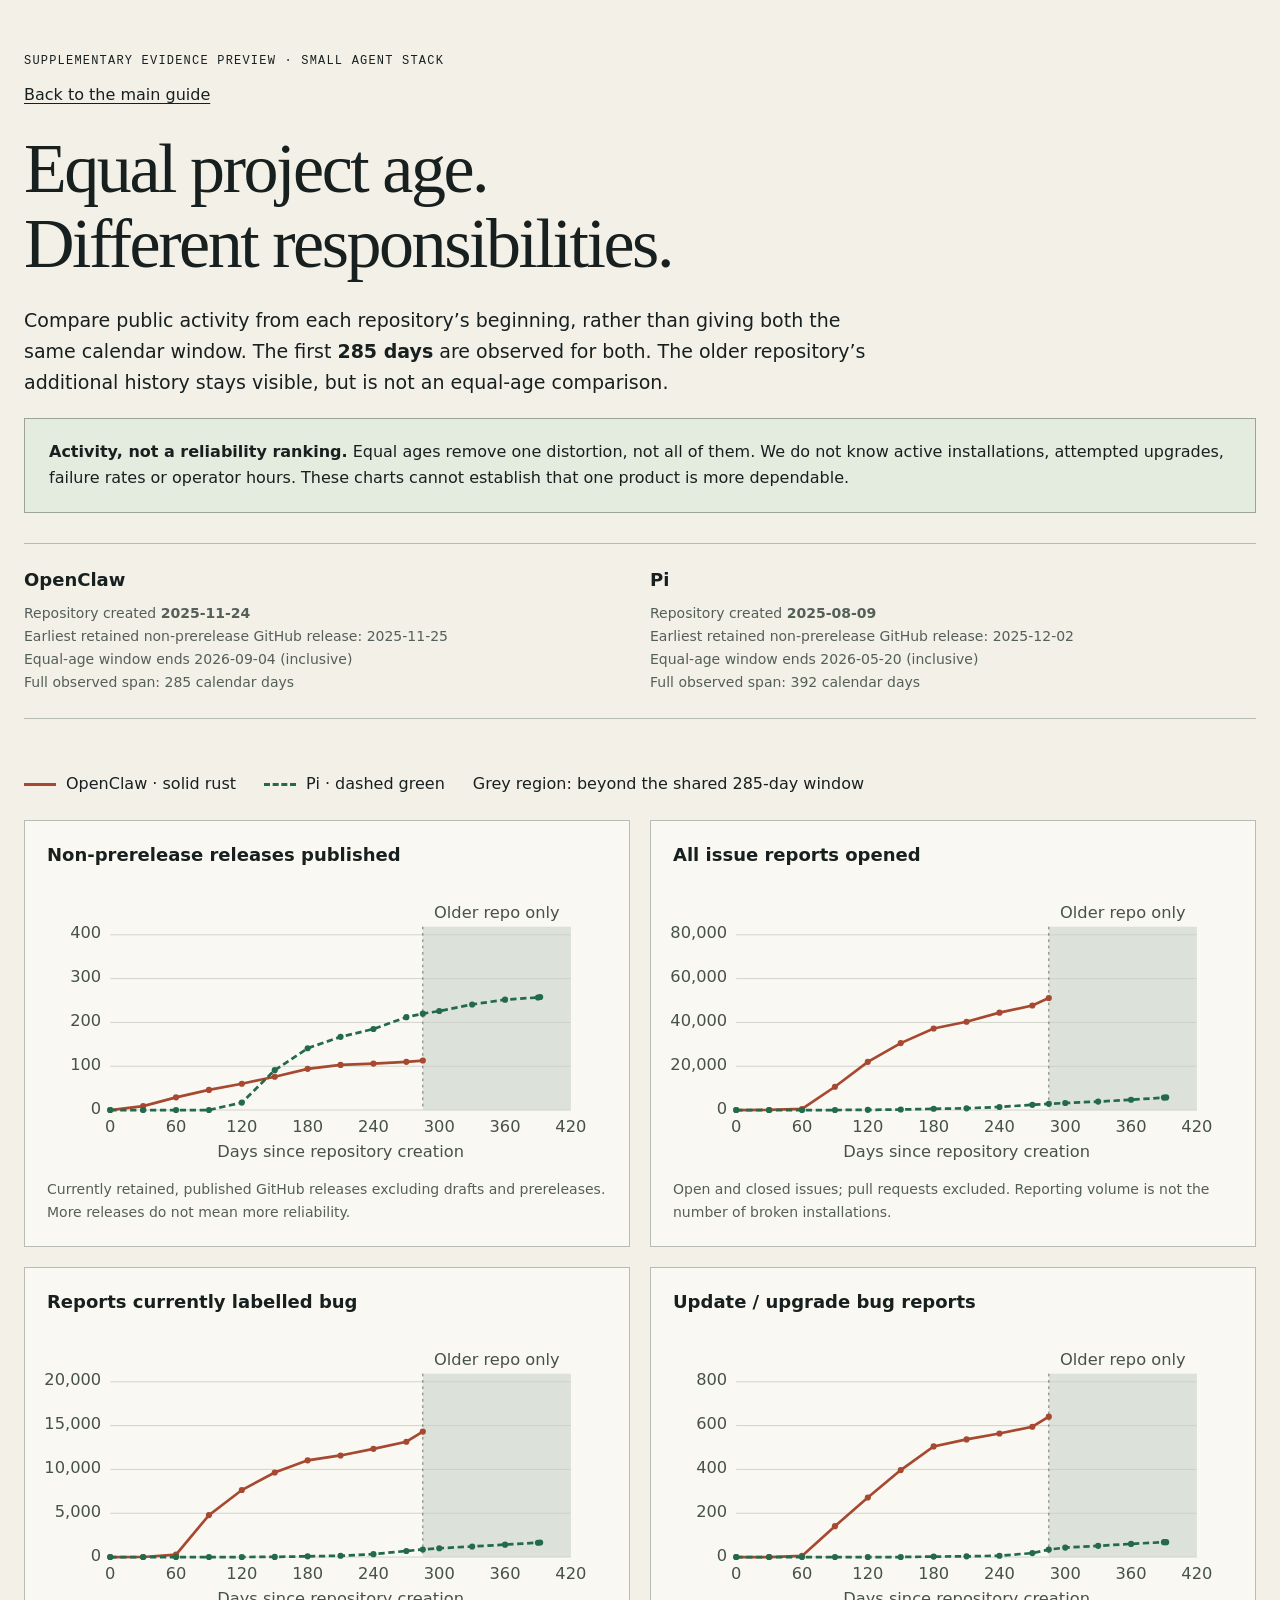
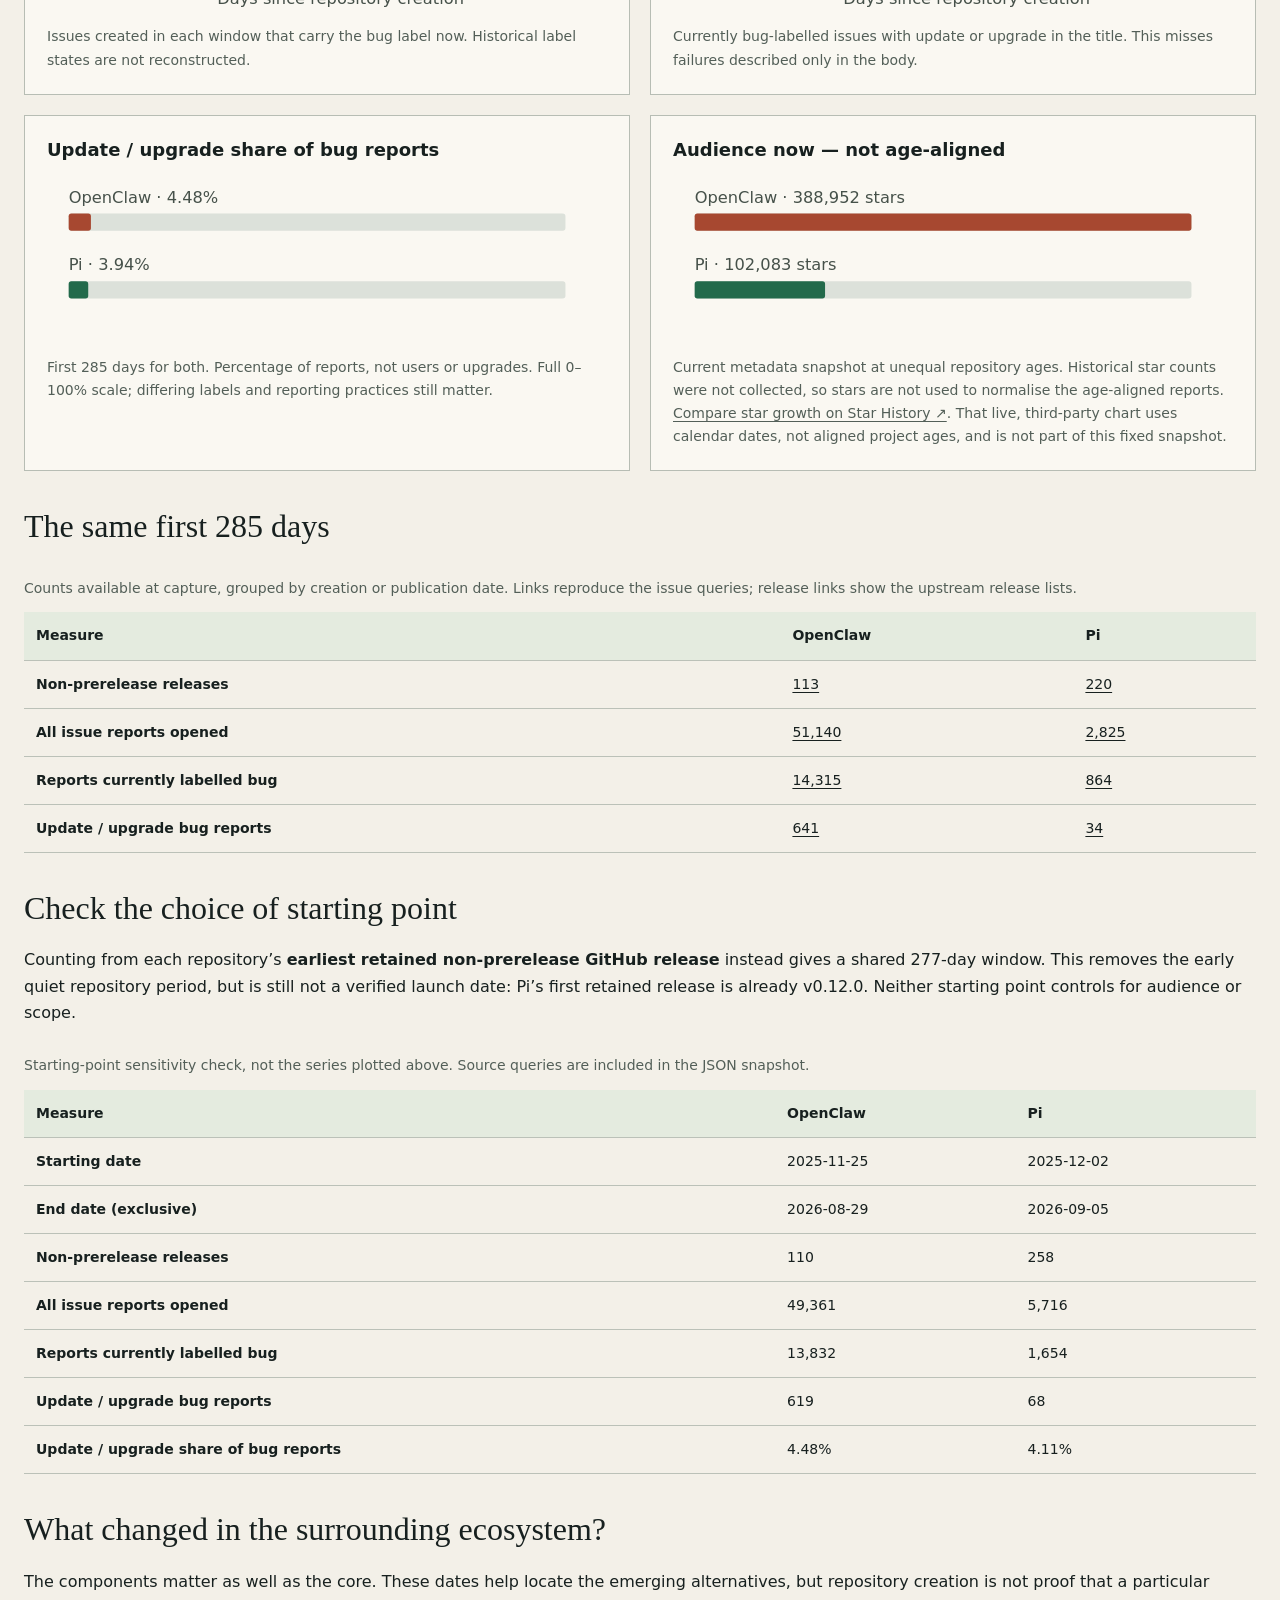
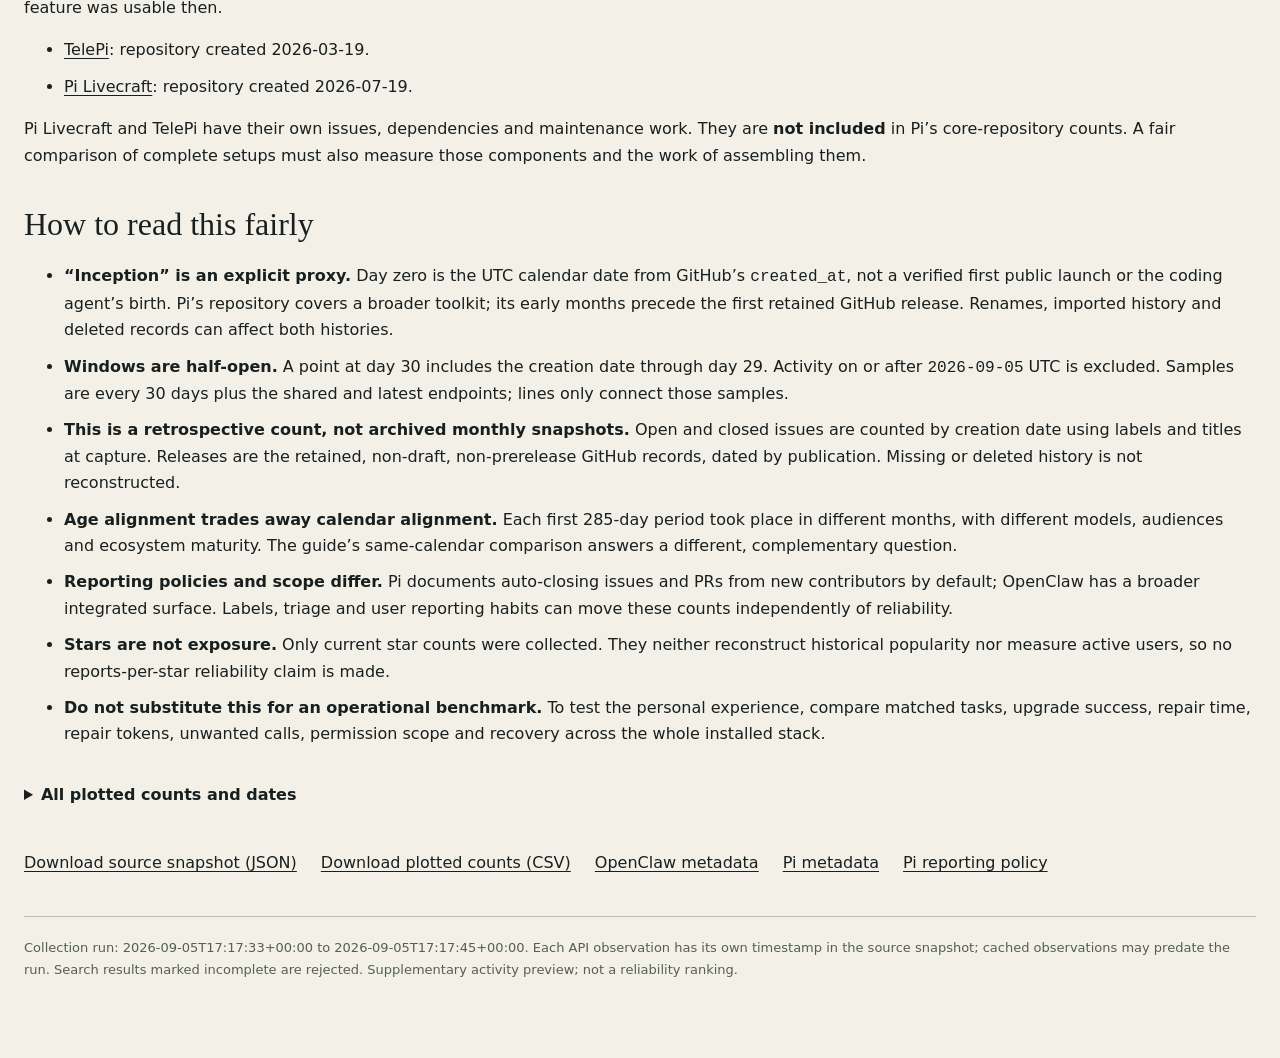
==== drafts/evidence.html @ 5d98fb00 "Add research on reliability, Pi history, and human agency" ====
<!doctype html>
<html lang="en"><head><meta charset="utf-8"><meta name="viewport" content="width=device-width,initial-scale=1"><meta name="robots" content="noindex"><title>Evidence preview — The Small Agent Stack</title><style>
:root { color-scheme: light; --paper:#f3f0e8; --ink:#17201f; --muted:#535f58; }
* { box-sizing:border-box; } body { margin:0; background:var(--paper); color:var(--ink); font:16px/1.65 system-ui,sans-serif; }
main { max-width:1280px; margin:auto; padding:40px 24px 80px; } a { color:inherit; text-underline-offset:3px; }
.kicker { font:12px/1.5 ui-monospace,monospace; text-transform:uppercase; letter-spacing:.1em; }
h1 { font:clamp(36px,6vw,70px)/1.06 Georgia,serif; letter-spacing:-.035em; max-width:1000px; margin:24px 0; }
h2 { font:32px/1.2 Georgia,serif; margin:36px 0 20px; } h3 { font-size:18px; line-height:1.35; margin:0 0 10px; }
.intro { max-width:850px; font-size:19px; } .note { padding:20px 24px; border:1px solid #9aa499; background:#e4ebdf; }
.legend { display:flex; flex-wrap:wrap; gap:16px 28px; padding:22px 0; } .legend span { display:flex; align-items:center; gap:10px; }
.swatch { display:inline-block; width:32px; border-top:3px solid #a74830; } .swatch.pi { border-color:#226a4b; border-top-style:dashed; }
.grid,.dates { display:grid; grid-template-columns:repeat(2,minmax(0,1fr)); gap:20px; }
.dates { margin:30px 0; padding:24px 0; border-top:1px solid #b7bdb4; border-bottom:1px solid #b7bdb4; }
.dates p,figcaption { color:var(--muted); font-size:14px; margin:0; }
figure { margin:0; min-width:0; padding:22px; border:1px solid #b7bdb4; background:#faf8f2; }
svg { display:block; width:100%; height:auto; overflow:visible; } svg text { font:18px system-ui,sans-serif; fill:#46514a; }
figcaption { margin-top:12px; } .table-scroll { max-width:100%; overflow-x:auto; }
table { width:100%; border-collapse:collapse; text-align:left; font-size:14px; }
caption { text-align:left; margin:12px 0; color:var(--muted); } th,td { padding:12px; border-bottom:1px solid #bbc1b8; white-space:nowrap; }
tbody th { white-space:normal; } thead { background:#e4ebdf; } summary { cursor:pointer; font-weight:650; padding:18px 0; }
li { margin:10px 0; } .links { display:flex; flex-wrap:wrap; gap:12px 24px; margin:24px 0; }
footer { margin-top:40px; padding-top:20px; border-top:1px solid #b7bdb4; color:var(--muted); font-size:13px; }
:focus-visible { outline:3px solid #226a4b; outline-offset:4px; }
@media(max-width:760px) { .grid,.dates { grid-template-columns:1fr; } main { padding:24px 14px 60px; } figure { padding:16px 10px; } }
@media print { details > * { display:block; } figure { break-inside:avoid; } }
</style></head>
<body><main>
<header><p class="kicker">Supplementary evidence preview · Small Agent Stack</p><a href="../index.html#evidence">Back to the main guide</a>
<h1>Equal project age.<br>Different responsibilities.</h1>
<p class="intro">Compare public activity from each repository’s beginning, rather than giving both the same calendar window. The first <strong>285 days</strong> are observed for both. The older repository’s additional history stays visible, but is not an equal-age comparison.</p></header>
<p class="note"><strong>Activity, not a reliability ranking.</strong> Equal ages remove one distortion, not all of them. We do not know active installations, attempted upgrades, failure rates or operator hours. These charts cannot establish that one product is more dependable.</p>
<div class="dates"><div><h3>OpenClaw</h3><p>Repository created <strong>2025-11-24</strong><br>Earliest retained non-prerelease GitHub release: 2025-11-25<br>Equal-age window ends 2026-09-04 (inclusive)<br>Full observed span: 285 calendar days</p></div><div><h3>Pi</h3><p>Repository created <strong>2025-08-09</strong><br>Earliest retained non-prerelease GitHub release: 2025-12-02<br>Equal-age window ends 2026-05-20 (inclusive)<br>Full observed span: 392 calendar days</p></div></div>
<div class="legend" aria-label="Chart legend"><span><i class="swatch" aria-hidden="true"></i>OpenClaw · solid rust</span><span><i class="swatch pi" aria-hidden="true"></i>Pi · dashed green</span><span>Grey region: beyond the shared 285-day window</span></div>
<div class="grid"><figure><h3>Non-prerelease releases published</h3><svg viewBox="0 0 620 320" role="img" aria-labelledby="releases-title releases-desc">
<title id="releases-title">Non-prerelease releases published</title>
<desc id="releases-desc">Cumulative counts since repository creation, on a shared linear scale starting at zero. Both projects have observations through day 285. The shaded region has only the older repository’s observations. Exact values and dates are in the data table below.</desc>
<rect x="416.07" y="55" width="163.93" height="203" fill="#dce1da"/>
<text x="498.04" y="45" text-anchor="middle" font-size="12">Older repo only</text>
<line x1="70" y1="258.00" x2="580" y2="258.00" stroke="#cbd0c8"/>
<text x="60" y="262.00" text-anchor="end">0</text>
<line x1="70" y1="209.50" x2="580" y2="209.50" stroke="#cbd0c8"/>
<text x="60" y="213.50" text-anchor="end">100</text>
<line x1="70" y1="161.00" x2="580" y2="161.00" stroke="#cbd0c8"/>
<text x="60" y="165.00" text-anchor="end">200</text>
<line x1="70" y1="112.50" x2="580" y2="112.50" stroke="#cbd0c8"/>
<text x="60" y="116.50" text-anchor="end">300</text>
<line x1="70" y1="64.00" x2="580" y2="64.00" stroke="#cbd0c8"/>
<text x="60" y="68.00" text-anchor="end">400</text>
<text x="70.00" y="282" text-anchor="middle">0</text>
<text x="142.86" y="282" text-anchor="middle">60</text>
<text x="215.71" y="282" text-anchor="middle">120</text>
<text x="288.57" y="282" text-anchor="middle">180</text>
<text x="361.43" y="282" text-anchor="middle">240</text>
<text x="434.29" y="282" text-anchor="middle">300</text>
<text x="507.14" y="282" text-anchor="middle">360</text>
<text x="580.00" y="282" text-anchor="middle">420</text>
<line x1="416.07" y1="55" x2="416.07" y2="258" stroke="#626a66" stroke-dasharray="3 4"/>
<text x="325" y="310" text-anchor="middle">Days since repository creation</text>
<polyline points="70.00,258.00 106.43,253.63 142.86,243.94 179.29,235.69 215.71,228.90 252.14,221.14 288.57,212.41 325.00,208.05 361.43,206.59 397.86,204.65 416.07,203.19" fill="none" stroke="#a74830" stroke-width="3"/>
<circle cx="70.00" cy="258.00" r="3.4" fill="#a74830"><title>OpenClaw, day 0: 0; through 2025-11-24 exclusive</title></circle>
<circle cx="106.43" cy="253.63" r="3.4" fill="#a74830"><title>OpenClaw, day 30: 9; through 2025-12-24 exclusive</title></circle>
<circle cx="142.86" cy="243.94" r="3.4" fill="#a74830"><title>OpenClaw, day 60: 29; through 2026-01-23 exclusive</title></circle>
<circle cx="179.29" cy="235.69" r="3.4" fill="#a74830"><title>OpenClaw, day 90: 46; through 2026-02-22 exclusive</title></circle>
<circle cx="215.71" cy="228.90" r="3.4" fill="#a74830"><title>OpenClaw, day 120: 60; through 2026-03-24 exclusive</title></circle>
<circle cx="252.14" cy="221.14" r="3.4" fill="#a74830"><title>OpenClaw, day 150: 76; through 2026-04-23 exclusive</title></circle>
<circle cx="288.57" cy="212.41" r="3.4" fill="#a74830"><title>OpenClaw, day 180: 94; through 2026-05-23 exclusive</title></circle>
<circle cx="325.00" cy="208.05" r="3.4" fill="#a74830"><title>OpenClaw, day 210: 103; through 2026-06-22 exclusive</title></circle>
<circle cx="361.43" cy="206.59" r="3.4" fill="#a74830"><title>OpenClaw, day 240: 106; through 2026-07-22 exclusive</title></circle>
<circle cx="397.86" cy="204.65" r="3.4" fill="#a74830"><title>OpenClaw, day 270: 110; through 2026-08-21 exclusive</title></circle>
<circle cx="416.07" cy="203.19" r="3.4" fill="#a74830"><title>OpenClaw, day 285: 113; through 2026-09-05 exclusive</title></circle>
<polyline points="70.00,258.00 106.43,258.00 142.86,258.00 179.29,258.00 215.71,249.75 252.14,213.87 288.57,189.62 325.00,177.00 361.43,168.27 397.86,155.18 416.07,151.30 434.29,148.39 470.71,141.12 507.14,135.78 543.57,133.36 546.00,132.87" fill="none" stroke="#226a4b" stroke-width="3" stroke-dasharray="7 4"/>
<circle cx="70.00" cy="258.00" r="3.4" fill="#226a4b"><title>Pi, day 0: 0; through 2025-08-09 exclusive</title></circle>
<circle cx="106.43" cy="258.00" r="3.4" fill="#226a4b"><title>Pi, day 30: 0; through 2025-09-08 exclusive</title></circle>
<circle cx="142.86" cy="258.00" r="3.4" fill="#226a4b"><title>Pi, day 60: 0; through 2025-10-08 exclusive</title></circle>
<circle cx="179.29" cy="258.00" r="3.4" fill="#226a4b"><title>Pi, day 90: 0; through 2025-11-07 exclusive</title></circle>
<circle cx="215.71" cy="249.75" r="3.4" fill="#226a4b"><title>Pi, day 120: 17; through 2025-12-07 exclusive</title></circle>
<circle cx="252.14" cy="213.87" r="3.4" fill="#226a4b"><title>Pi, day 150: 91; through 2026-01-06 exclusive</title></circle>
<circle cx="288.57" cy="189.62" r="3.4" fill="#226a4b"><title>Pi, day 180: 141; through 2026-02-05 exclusive</title></circle>
<circle cx="325.00" cy="177.00" r="3.4" fill="#226a4b"><title>Pi, day 210: 167; through 2026-03-07 exclusive</title></circle>
<circle cx="361.43" cy="168.27" r="3.4" fill="#226a4b"><title>Pi, day 240: 185; through 2026-04-06 exclusive</title></circle>
<circle cx="397.86" cy="155.18" r="3.4" fill="#226a4b"><title>Pi, day 270: 212; through 2026-05-06 exclusive</title></circle>
<circle cx="416.07" cy="151.30" r="3.4" fill="#226a4b"><title>Pi, day 285: 220; through 2026-05-21 exclusive</title></circle>
<circle cx="434.29" cy="148.39" r="3.4" fill="#226a4b"><title>Pi, day 300: 226; through 2026-06-05 exclusive</title></circle>
<circle cx="470.71" cy="141.12" r="3.4" fill="#226a4b"><title>Pi, day 330: 241; through 2026-07-05 exclusive</title></circle>
<circle cx="507.14" cy="135.78" r="3.4" fill="#226a4b"><title>Pi, day 360: 252; through 2026-08-04 exclusive</title></circle>
<circle cx="543.57" cy="133.36" r="3.4" fill="#226a4b"><title>Pi, day 390: 257; through 2026-09-03 exclusive</title></circle>
<circle cx="546.00" cy="132.87" r="3.4" fill="#226a4b"><title>Pi, day 392: 258; through 2026-09-05 exclusive</title></circle>
</svg><figcaption>Currently retained, published GitHub releases excluding drafts and prereleases. More releases do not mean more reliability.</figcaption></figure><figure><h3>All issue reports opened</h3><svg viewBox="0 0 620 320" role="img" aria-labelledby="issues-title issues-desc">
<title id="issues-title">All issue reports opened</title>
<desc id="issues-desc">Cumulative counts since repository creation, on a shared linear scale starting at zero. Both projects have observations through day 285. The shaded region has only the older repository’s observations. Exact values and dates are in the data table below.</desc>
<rect x="416.07" y="55" width="163.93" height="203" fill="#dce1da"/>
<text x="498.04" y="45" text-anchor="middle" font-size="12">Older repo only</text>
<line x1="70" y1="258.00" x2="580" y2="258.00" stroke="#cbd0c8"/>
<text x="60" y="262.00" text-anchor="end">0</text>
<line x1="70" y1="209.50" x2="580" y2="209.50" stroke="#cbd0c8"/>
<text x="60" y="213.50" text-anchor="end">20,000</text>
<line x1="70" y1="161.00" x2="580" y2="161.00" stroke="#cbd0c8"/>
<text x="60" y="165.00" text-anchor="end">40,000</text>
<line x1="70" y1="112.50" x2="580" y2="112.50" stroke="#cbd0c8"/>
<text x="60" y="116.50" text-anchor="end">60,000</text>
<line x1="70" y1="64.00" x2="580" y2="64.00" stroke="#cbd0c8"/>
<text x="60" y="68.00" text-anchor="end">80,000</text>
<text x="70.00" y="282" text-anchor="middle">0</text>
<text x="142.86" y="282" text-anchor="middle">60</text>
<text x="215.71" y="282" text-anchor="middle">120</text>
<text x="288.57" y="282" text-anchor="middle">180</text>
<text x="361.43" y="282" text-anchor="middle">240</text>
<text x="434.29" y="282" text-anchor="middle">300</text>
<text x="507.14" y="282" text-anchor="middle">360</text>
<text x="580.00" y="282" text-anchor="middle">420</text>
<line x1="416.07" y1="55" x2="416.07" y2="258" stroke="#626a66" stroke-dasharray="3 4"/>
<text x="325" y="310" text-anchor="middle">Days since repository creation</text>
<polyline points="70.00,258.00 106.43,257.93 142.86,256.80 179.29,232.23 215.71,204.62 252.14,183.89 288.57,167.76 325.00,160.26 361.43,150.18 397.86,142.22 416.07,133.99" fill="none" stroke="#a74830" stroke-width="3"/>
<circle cx="70.00" cy="258.00" r="3.4" fill="#a74830"><title>OpenClaw, day 0: 0; through 2025-11-24 exclusive</title></circle>
<circle cx="106.43" cy="257.93" r="3.4" fill="#a74830"><title>OpenClaw, day 30: 28; through 2025-12-24 exclusive</title></circle>
<circle cx="142.86" cy="256.80" r="3.4" fill="#a74830"><title>OpenClaw, day 60: 496; through 2026-01-23 exclusive</title></circle>
<circle cx="179.29" cy="232.23" r="3.4" fill="#a74830"><title>OpenClaw, day 90: 10,628; through 2026-02-22 exclusive</title></circle>
<circle cx="215.71" cy="204.62" r="3.4" fill="#a74830"><title>OpenClaw, day 120: 22,012; through 2026-03-24 exclusive</title></circle>
<circle cx="252.14" cy="183.89" r="3.4" fill="#a74830"><title>OpenClaw, day 150: 30,559; through 2026-04-23 exclusive</title></circle>
<circle cx="288.57" cy="167.76" r="3.4" fill="#a74830"><title>OpenClaw, day 180: 37,212; through 2026-05-23 exclusive</title></circle>
<circle cx="325.00" cy="160.26" r="3.4" fill="#a74830"><title>OpenClaw, day 210: 40,304; through 2026-06-22 exclusive</title></circle>
<circle cx="361.43" cy="150.18" r="3.4" fill="#a74830"><title>OpenClaw, day 240: 44,462; through 2026-07-22 exclusive</title></circle>
<circle cx="397.86" cy="142.22" r="3.4" fill="#a74830"><title>OpenClaw, day 270: 47,745; through 2026-08-21 exclusive</title></circle>
<circle cx="416.07" cy="133.99" r="3.4" fill="#a74830"><title>OpenClaw, day 285: 51,140; through 2026-09-05 exclusive</title></circle>
<polyline points="70.00,258.00 106.43,258.00 142.86,258.00 179.29,258.00 215.71,257.79 252.14,257.45 288.57,256.63 325.00,256.10 361.43,254.59 397.86,252.22 416.07,251.15 434.29,250.20 470.71,248.65 507.14,246.64 543.57,244.21 546.00,243.99" fill="none" stroke="#226a4b" stroke-width="3" stroke-dasharray="7 4"/>
<circle cx="70.00" cy="258.00" r="3.4" fill="#226a4b"><title>Pi, day 0: 0; through 2025-08-09 exclusive</title></circle>
<circle cx="106.43" cy="258.00" r="3.4" fill="#226a4b"><title>Pi, day 30: 0; through 2025-09-08 exclusive</title></circle>
<circle cx="142.86" cy="258.00" r="3.4" fill="#226a4b"><title>Pi, day 60: 0; through 2025-10-08 exclusive</title></circle>
<circle cx="179.29" cy="258.00" r="3.4" fill="#226a4b"><title>Pi, day 90: 0; through 2025-11-07 exclusive</title></circle>
<circle cx="215.71" cy="257.79" r="3.4" fill="#226a4b"><title>Pi, day 120: 85; through 2025-12-07 exclusive</title></circle>
<circle cx="252.14" cy="257.45" r="3.4" fill="#226a4b"><title>Pi, day 150: 225; through 2026-01-06 exclusive</title></circle>
<circle cx="288.57" cy="256.63" r="3.4" fill="#226a4b"><title>Pi, day 180: 566; through 2026-02-05 exclusive</title></circle>
<circle cx="325.00" cy="256.10" r="3.4" fill="#226a4b"><title>Pi, day 210: 785; through 2026-03-07 exclusive</title></circle>
<circle cx="361.43" cy="254.59" r="3.4" fill="#226a4b"><title>Pi, day 240: 1,407; through 2026-04-06 exclusive</title></circle>
<circle cx="397.86" cy="252.22" r="3.4" fill="#226a4b"><title>Pi, day 270: 2,383; through 2026-05-06 exclusive</title></circle>
<circle cx="416.07" cy="251.15" r="3.4" fill="#226a4b"><title>Pi, day 285: 2,825; through 2026-05-21 exclusive</title></circle>
<circle cx="434.29" cy="250.20" r="3.4" fill="#226a4b"><title>Pi, day 300: 3,217; through 2026-06-05 exclusive</title></circle>
<circle cx="470.71" cy="248.65" r="3.4" fill="#226a4b"><title>Pi, day 330: 3,855; through 2026-07-05 exclusive</title></circle>
<circle cx="507.14" cy="246.64" r="3.4" fill="#226a4b"><title>Pi, day 360: 4,684; through 2026-08-04 exclusive</title></circle>
<circle cx="543.57" cy="244.21" r="3.4" fill="#226a4b"><title>Pi, day 390: 5,688; through 2026-09-03 exclusive</title></circle>
<circle cx="546.00" cy="243.99" r="3.4" fill="#226a4b"><title>Pi, day 392: 5,777; through 2026-09-05 exclusive</title></circle>
</svg><figcaption>Open and closed issues; pull requests excluded. Reporting volume is not the number of broken installations.</figcaption></figure><figure><h3>Reports currently labelled bug</h3><svg viewBox="0 0 620 320" role="img" aria-labelledby="bugs-title bugs-desc">
<title id="bugs-title">Reports currently labelled bug</title>
<desc id="bugs-desc">Cumulative counts since repository creation, on a shared linear scale starting at zero. Both projects have observations through day 285. The shaded region has only the older repository’s observations. Exact values and dates are in the data table below.</desc>
<rect x="416.07" y="55" width="163.93" height="203" fill="#dce1da"/>
<text x="498.04" y="45" text-anchor="middle" font-size="12">Older repo only</text>
<line x1="70" y1="258.00" x2="580" y2="258.00" stroke="#cbd0c8"/>
<text x="60" y="262.00" text-anchor="end">0</text>
<line x1="70" y1="209.50" x2="580" y2="209.50" stroke="#cbd0c8"/>
<text x="60" y="213.50" text-anchor="end">5,000</text>
<line x1="70" y1="161.00" x2="580" y2="161.00" stroke="#cbd0c8"/>
<text x="60" y="165.00" text-anchor="end">10,000</text>
<line x1="70" y1="112.50" x2="580" y2="112.50" stroke="#cbd0c8"/>
<text x="60" y="116.50" text-anchor="end">15,000</text>
<line x1="70" y1="64.00" x2="580" y2="64.00" stroke="#cbd0c8"/>
<text x="60" y="68.00" text-anchor="end">20,000</text>
<text x="70.00" y="282" text-anchor="middle">0</text>
<text x="142.86" y="282" text-anchor="middle">60</text>
<text x="215.71" y="282" text-anchor="middle">120</text>
<text x="288.57" y="282" text-anchor="middle">180</text>
<text x="361.43" y="282" text-anchor="middle">240</text>
<text x="434.29" y="282" text-anchor="middle">300</text>
<text x="507.14" y="282" text-anchor="middle">360</text>
<text x="580.00" y="282" text-anchor="middle">420</text>
<line x1="416.07" y1="55" x2="416.07" y2="258" stroke="#626a66" stroke-dasharray="3 4"/>
<text x="325" y="310" text-anchor="middle">Days since repository creation</text>
<polyline points="70.00,258.00 106.43,257.97 142.86,255.39 179.29,211.60 215.71,183.83 252.14,164.45 288.57,150.92 325.00,145.54 361.43,138.20 397.86,130.36 416.07,119.14" fill="none" stroke="#a74830" stroke-width="3"/>
<circle cx="70.00" cy="258.00" r="3.4" fill="#a74830"><title>OpenClaw, day 0: 0; through 2025-11-24 exclusive</title></circle>
<circle cx="106.43" cy="257.97" r="3.4" fill="#a74830"><title>OpenClaw, day 30: 3; through 2025-12-24 exclusive</title></circle>
<circle cx="142.86" cy="255.39" r="3.4" fill="#a74830"><title>OpenClaw, day 60: 269; through 2026-01-23 exclusive</title></circle>
<circle cx="179.29" cy="211.60" r="3.4" fill="#a74830"><title>OpenClaw, day 90: 4,784; through 2026-02-22 exclusive</title></circle>
<circle cx="215.71" cy="183.83" r="3.4" fill="#a74830"><title>OpenClaw, day 120: 7,646; through 2026-03-24 exclusive</title></circle>
<circle cx="252.14" cy="164.45" r="3.4" fill="#a74830"><title>OpenClaw, day 150: 9,644; through 2026-04-23 exclusive</title></circle>
<circle cx="288.57" cy="150.92" r="3.4" fill="#a74830"><title>OpenClaw, day 180: 11,039; through 2026-05-23 exclusive</title></circle>
<circle cx="325.00" cy="145.54" r="3.4" fill="#a74830"><title>OpenClaw, day 210: 11,594; through 2026-06-22 exclusive</title></circle>
<circle cx="361.43" cy="138.20" r="3.4" fill="#a74830"><title>OpenClaw, day 240: 12,350; through 2026-07-22 exclusive</title></circle>
<circle cx="397.86" cy="130.36" r="3.4" fill="#a74830"><title>OpenClaw, day 270: 13,159; through 2026-08-21 exclusive</title></circle>
<circle cx="416.07" cy="119.14" r="3.4" fill="#a74830"><title>OpenClaw, day 285: 14,315; through 2026-09-05 exclusive</title></circle>
<polyline points="70.00,258.00 106.43,258.00 142.86,258.00 179.29,258.00 215.71,257.99 252.14,257.84 288.57,257.21 325.00,256.62 361.43,254.82 397.86,251.28 416.07,249.62 434.29,248.26 470.71,246.33 507.14,244.27 543.57,242.13 546.00,241.95" fill="none" stroke="#226a4b" stroke-width="3" stroke-dasharray="7 4"/>
<circle cx="70.00" cy="258.00" r="3.4" fill="#226a4b"><title>Pi, day 0: 0; through 2025-08-09 exclusive</title></circle>
<circle cx="106.43" cy="258.00" r="3.4" fill="#226a4b"><title>Pi, day 30: 0; through 2025-09-08 exclusive</title></circle>
<circle cx="142.86" cy="258.00" r="3.4" fill="#226a4b"><title>Pi, day 60: 0; through 2025-10-08 exclusive</title></circle>
<circle cx="179.29" cy="258.00" r="3.4" fill="#226a4b"><title>Pi, day 90: 0; through 2025-11-07 exclusive</title></circle>
<circle cx="215.71" cy="257.99" r="3.4" fill="#226a4b"><title>Pi, day 120: 1; through 2025-12-07 exclusive</title></circle>
<circle cx="252.14" cy="257.84" r="3.4" fill="#226a4b"><title>Pi, day 150: 16; through 2026-01-06 exclusive</title></circle>
<circle cx="288.57" cy="257.21" r="3.4" fill="#226a4b"><title>Pi, day 180: 81; through 2026-02-05 exclusive</title></circle>
<circle cx="325.00" cy="256.62" r="3.4" fill="#226a4b"><title>Pi, day 210: 142; through 2026-03-07 exclusive</title></circle>
<circle cx="361.43" cy="254.82" r="3.4" fill="#226a4b"><title>Pi, day 240: 328; through 2026-04-06 exclusive</title></circle>
<circle cx="397.86" cy="251.28" r="3.4" fill="#226a4b"><title>Pi, day 270: 693; through 2026-05-06 exclusive</title></circle>
<circle cx="416.07" cy="249.62" r="3.4" fill="#226a4b"><title>Pi, day 285: 864; through 2026-05-21 exclusive</title></circle>
<circle cx="434.29" cy="248.26" r="3.4" fill="#226a4b"><title>Pi, day 300: 1,004; through 2026-06-05 exclusive</title></circle>
<circle cx="470.71" cy="246.33" r="3.4" fill="#226a4b"><title>Pi, day 330: 1,203; through 2026-07-05 exclusive</title></circle>
<circle cx="507.14" cy="244.27" r="3.4" fill="#226a4b"><title>Pi, day 360: 1,415; through 2026-08-04 exclusive</title></circle>
<circle cx="543.57" cy="242.13" r="3.4" fill="#226a4b"><title>Pi, day 390: 1,636; through 2026-09-03 exclusive</title></circle>
<circle cx="546.00" cy="241.95" r="3.4" fill="#226a4b"><title>Pi, day 392: 1,655; through 2026-09-05 exclusive</title></circle>
</svg><figcaption>Issues created in each window that carry the bug label now. Historical label states are not reconstructed.</figcaption></figure><figure><h3>Update / upgrade bug reports</h3><svg viewBox="0 0 620 320" role="img" aria-labelledby="upgrade_bugs-title upgrade_bugs-desc">
<title id="upgrade_bugs-title">Update / upgrade bug reports</title>
<desc id="upgrade_bugs-desc">Cumulative counts since repository creation, on a shared linear scale starting at zero. Both projects have observations through day 285. The shaded region has only the older repository’s observations. Exact values and dates are in the data table below.</desc>
<rect x="416.07" y="55" width="163.93" height="203" fill="#dce1da"/>
<text x="498.04" y="45" text-anchor="middle" font-size="12">Older repo only</text>
<line x1="70" y1="258.00" x2="580" y2="258.00" stroke="#cbd0c8"/>
<text x="60" y="262.00" text-anchor="end">0</text>
<line x1="70" y1="209.50" x2="580" y2="209.50" stroke="#cbd0c8"/>
<text x="60" y="213.50" text-anchor="end">200</text>
<line x1="70" y1="161.00" x2="580" y2="161.00" stroke="#cbd0c8"/>
<text x="60" y="165.00" text-anchor="end">400</text>
<line x1="70" y1="112.50" x2="580" y2="112.50" stroke="#cbd0c8"/>
<text x="60" y="116.50" text-anchor="end">600</text>
<line x1="70" y1="64.00" x2="580" y2="64.00" stroke="#cbd0c8"/>
<text x="60" y="68.00" text-anchor="end">800</text>
<text x="70.00" y="282" text-anchor="middle">0</text>
<text x="142.86" y="282" text-anchor="middle">60</text>
<text x="215.71" y="282" text-anchor="middle">120</text>
<text x="288.57" y="282" text-anchor="middle">180</text>
<text x="361.43" y="282" text-anchor="middle">240</text>
<text x="434.29" y="282" text-anchor="middle">300</text>
<text x="507.14" y="282" text-anchor="middle">360</text>
<text x="580.00" y="282" text-anchor="middle">420</text>
<line x1="416.07" y1="55" x2="416.07" y2="258" stroke="#626a66" stroke-dasharray="3 4"/>
<text x="325" y="310" text-anchor="middle">Days since repository creation</text>
<polyline points="70.00,258.00 106.43,258.00 142.86,256.79 179.29,223.81 215.71,192.04 252.14,161.73 288.57,135.54 325.00,127.78 361.43,121.23 397.86,113.71 416.07,102.56" fill="none" stroke="#a74830" stroke-width="3"/>
<circle cx="70.00" cy="258.00" r="3.4" fill="#a74830"><title>OpenClaw, day 0: 0; through 2025-11-24 exclusive</title></circle>
<circle cx="106.43" cy="258.00" r="3.4" fill="#a74830"><title>OpenClaw, day 30: 0; through 2025-12-24 exclusive</title></circle>
<circle cx="142.86" cy="256.79" r="3.4" fill="#a74830"><title>OpenClaw, day 60: 5; through 2026-01-23 exclusive</title></circle>
<circle cx="179.29" cy="223.81" r="3.4" fill="#a74830"><title>OpenClaw, day 90: 141; through 2026-02-22 exclusive</title></circle>
<circle cx="215.71" cy="192.04" r="3.4" fill="#a74830"><title>OpenClaw, day 120: 272; through 2026-03-24 exclusive</title></circle>
<circle cx="252.14" cy="161.73" r="3.4" fill="#a74830"><title>OpenClaw, day 150: 397; through 2026-04-23 exclusive</title></circle>
<circle cx="288.57" cy="135.54" r="3.4" fill="#a74830"><title>OpenClaw, day 180: 505; through 2026-05-23 exclusive</title></circle>
<circle cx="325.00" cy="127.78" r="3.4" fill="#a74830"><title>OpenClaw, day 210: 537; through 2026-06-22 exclusive</title></circle>
<circle cx="361.43" cy="121.23" r="3.4" fill="#a74830"><title>OpenClaw, day 240: 564; through 2026-07-22 exclusive</title></circle>
<circle cx="397.86" cy="113.71" r="3.4" fill="#a74830"><title>OpenClaw, day 270: 595; through 2026-08-21 exclusive</title></circle>
<circle cx="416.07" cy="102.56" r="3.4" fill="#a74830"><title>OpenClaw, day 285: 641; through 2026-09-05 exclusive</title></circle>
<polyline points="70.00,258.00 106.43,258.00 142.86,258.00 179.29,258.00 215.71,258.00 252.14,258.00 288.57,257.51 325.00,257.27 361.43,256.55 397.86,253.63 416.07,249.75 434.29,247.57 470.71,245.63 507.14,243.45 543.57,241.51 546.00,241.51" fill="none" stroke="#226a4b" stroke-width="3" stroke-dasharray="7 4"/>
<circle cx="70.00" cy="258.00" r="3.4" fill="#226a4b"><title>Pi, day 0: 0; through 2025-08-09 exclusive</title></circle>
<circle cx="106.43" cy="258.00" r="3.4" fill="#226a4b"><title>Pi, day 30: 0; through 2025-09-08 exclusive</title></circle>
<circle cx="142.86" cy="258.00" r="3.4" fill="#226a4b"><title>Pi, day 60: 0; through 2025-10-08 exclusive</title></circle>
<circle cx="179.29" cy="258.00" r="3.4" fill="#226a4b"><title>Pi, day 90: 0; through 2025-11-07 exclusive</title></circle>
<circle cx="215.71" cy="258.00" r="3.4" fill="#226a4b"><title>Pi, day 120: 0; through 2025-12-07 exclusive</title></circle>
<circle cx="252.14" cy="258.00" r="3.4" fill="#226a4b"><title>Pi, day 150: 0; through 2026-01-06 exclusive</title></circle>
<circle cx="288.57" cy="257.51" r="3.4" fill="#226a4b"><title>Pi, day 180: 2; through 2026-02-05 exclusive</title></circle>
<circle cx="325.00" cy="257.27" r="3.4" fill="#226a4b"><title>Pi, day 210: 3; through 2026-03-07 exclusive</title></circle>
<circle cx="361.43" cy="256.55" r="3.4" fill="#226a4b"><title>Pi, day 240: 6; through 2026-04-06 exclusive</title></circle>
<circle cx="397.86" cy="253.63" r="3.4" fill="#226a4b"><title>Pi, day 270: 18; through 2026-05-06 exclusive</title></circle>
<circle cx="416.07" cy="249.75" r="3.4" fill="#226a4b"><title>Pi, day 285: 34; through 2026-05-21 exclusive</title></circle>
<circle cx="434.29" cy="247.57" r="3.4" fill="#226a4b"><title>Pi, day 300: 43; through 2026-06-05 exclusive</title></circle>
<circle cx="470.71" cy="245.63" r="3.4" fill="#226a4b"><title>Pi, day 330: 51; through 2026-07-05 exclusive</title></circle>
<circle cx="507.14" cy="243.45" r="3.4" fill="#226a4b"><title>Pi, day 360: 60; through 2026-08-04 exclusive</title></circle>
<circle cx="543.57" cy="241.51" r="3.4" fill="#226a4b"><title>Pi, day 390: 68; through 2026-09-03 exclusive</title></circle>
<circle cx="546.00" cy="241.51" r="3.4" fill="#226a4b"><title>Pi, day 392: 68; through 2026-09-05 exclusive</title></circle>
</svg><figcaption>Currently bug-labelled issues with update or upgrade in the title. This misses failures described only in the body.</figcaption></figure><figure><h3>Update / upgrade share of bug reports</h3><svg viewBox="0 0 620 190" role="img" aria-labelledby="share-title">
<title id="share-title">Share of bug-labelled reports in each repository’s first 285 days</title>
<text x="24" y="34">OpenClaw · 4.48%</text>
<rect x="24" y="46" width="550" height="19" rx="3" fill="#dce1da"/>
<rect x="24" y="46" width="24.63" height="19" rx="3" fill="#a74830"/>
<text x="24" y="109">Pi · 3.94%</text>
<rect x="24" y="121" width="550" height="19" rx="3" fill="#dce1da"/>
<rect x="24" y="121" width="21.64" height="19" rx="3" fill="#226a4b"/>
</svg><figcaption>First 285 days for both. Percentage of reports, not users or upgrades. Full 0–100% scale; differing labels and reporting practices still matter.</figcaption></figure><figure><h3>Audience now — not age-aligned</h3><svg viewBox="0 0 620 190" role="img" aria-labelledby="stars-title">
<title id="stars-title">Current GitHub stars, not historical audience or active users</title>
<text x="24" y="34">OpenClaw · 388,952 stars</text>
<rect x="24" y="46" width="550" height="19" rx="3" fill="#dce1da"/>
<rect x="24" y="46" width="550.00" height="19" rx="3" fill="#a74830"/>
<text x="24" y="109">Pi · 102,083 stars</text>
<rect x="24" y="121" width="550" height="19" rx="3" fill="#dce1da"/>
<rect x="24" y="121" width="144.35" height="19" rx="3" fill="#226a4b"/>
</svg><figcaption>Current metadata snapshot at unequal repository ages. Historical star counts were not collected, so stars are not used to normalise the age-aligned reports. <a href="https://www.star-history.com/?repos=earendil-works%2Fpi%2Copenclaw%2Fopenclaw&amp;type=date&amp;legend=top-left" target="_blank" rel="noreferrer">Compare star growth on Star History ↗</a>. That live, third-party chart uses calendar dates, not aligned project ages, and is not part of this fixed snapshot.</figcaption></figure></div>
<h2>The same first 285 days</h2>
<div class="table-scroll" tabindex="0" role="region" aria-label="Equal-age totals"><table><caption>Counts available at capture, grouped by creation or publication date. Links reproduce the issue queries; release links show the upstream release lists.</caption><thead><tr><th scope="col">Measure</th><th scope="col">OpenClaw</th><th scope="col">Pi</th></tr></thead><tbody><tr><th scope="row">Non-prerelease releases</th><td><a href="https://github.com/openclaw/openclaw/releases">113</a></td><td><a href="https://github.com/earendil-works/pi/releases">220</a></td></tr><tr><th scope="row">All issue reports opened</th><td><a href="https://github.com/search?q=repo%3Aopenclaw%2Fopenclaw+is%3Aissue+created%3A2025-11-24..2026-09-04&amp;type=issues">51,140</a></td><td><a href="https://github.com/search?q=repo%3Aearendil-works%2Fpi+is%3Aissue+created%3A2025-08-09..2026-05-20&amp;type=issues">2,825</a></td></tr><tr><th scope="row">Reports currently labelled bug</th><td><a href="https://github.com/search?q=repo%3Aopenclaw%2Fopenclaw+is%3Aissue+label%3Abug+created%3A2025-11-24..2026-09-04&amp;type=issues">14,315</a></td><td><a href="https://github.com/search?q=repo%3Aearendil-works%2Fpi+is%3Aissue+label%3Abug+created%3A2025-08-09..2026-05-20&amp;type=issues">864</a></td></tr><tr><th scope="row">Update / upgrade bug reports</th><td><a href="https://github.com/search?q=repo%3Aopenclaw%2Fopenclaw+is%3Aissue+label%3Abug+%28update+OR+upgrade%29+in%3Atitle+created%3A2025-11-24..2026-09-04&amp;type=issues">641</a></td><td><a href="https://github.com/search?q=repo%3Aearendil-works%2Fpi+is%3Aissue+label%3Abug+%28update+OR+upgrade%29+in%3Atitle+created%3A2025-08-09..2026-05-20&amp;type=issues">34</a></td></tr></tbody></table></div>
<h2>Check the choice of starting point</h2><p>Counting from each repository’s <strong>earliest retained non-prerelease GitHub release</strong> instead gives a shared 277-day window. This removes the early quiet repository period, but is still not a verified launch date: Pi’s first retained release is already v0.12.0. Neither starting point controls for audience or scope.</p><div class="table-scroll" tabindex="0" role="region" aria-label="Alternative starting point"><table><caption>Starting-point sensitivity check, not the series plotted above. Source queries are included in the JSON snapshot.</caption><thead><tr><th scope="col">Measure</th><th scope="col">OpenClaw</th><th scope="col">Pi</th></tr></thead><tbody><tr><th scope="row">Starting date</th><td>2025-11-25</td><td>2025-12-02</td></tr><tr><th scope="row">End date (exclusive)</th><td>2026-08-29</td><td>2026-09-05</td></tr><tr><th scope="row">Non-prerelease releases</th><td>110</td><td>258</td></tr><tr><th scope="row">All issue reports opened</th><td>49,361</td><td>5,716</td></tr><tr><th scope="row">Reports currently labelled bug</th><td>13,832</td><td>1,654</td></tr><tr><th scope="row">Update / upgrade bug reports</th><td>619</td><td>68</td></tr><tr><th scope="row">Update / upgrade share of bug reports</th><td>4.48%</td><td>4.11%</td></tr></tbody></table></div>
<h2>What changed in the surrounding ecosystem?</h2>
<p>The components matter as well as the core. These dates help locate the emerging alternatives, but repository creation is not proof that a particular feature was usable then.</p><ul><li><a href="https://github.com/benedict2310/TelePi">TelePi</a>: repository created 2026-03-19.</li><li><a href="https://github.com/sebastienservouze/pi-livecraft">Pi Livecraft</a>: repository created 2026-07-19.</li></ul>
<p>Pi Livecraft and TelePi have their own issues, dependencies and maintenance work. They are <strong>not included</strong> in Pi’s core-repository counts. A fair comparison of complete setups must also measure those components and the work of assembling them.</p>
<h2>How to read this fairly</h2>
<ul>
<li><strong>“Inception” is an explicit proxy.</strong> Day zero is the UTC calendar date from GitHub’s <code>created_at</code>, not a verified first public launch or the coding agent’s birth. Pi’s repository covers a broader toolkit; its early months precede the first retained GitHub release. Renames, imported history and deleted records can affect both histories.</li>
<li><strong>Windows are half-open.</strong> A point at day 30 includes the creation date through day 29. Activity on or after <code>2026-09-05</code> UTC is excluded. Samples are every 30 days plus the shared and latest endpoints; lines only connect those samples.</li>
<li><strong>This is a retrospective count, not archived monthly snapshots.</strong> Open and closed issues are counted by creation date using labels and titles at capture. Releases are the retained, non-draft, non-prerelease GitHub records, dated by publication. Missing or deleted history is not reconstructed.</li>
<li><strong>Age alignment trades away calendar alignment.</strong> Each first 285-day period took place in different months, with different models, audiences and ecosystem maturity. The guide’s same-calendar comparison answers a different, complementary question.</li>
<li><strong>Reporting policies and scope differ.</strong> Pi documents auto-closing issues and PRs from new contributors by default; OpenClaw has a broader integrated surface. Labels, triage and user reporting habits can move these counts independently of reliability.</li>
<li><strong>Stars are not exposure.</strong> Only current star counts were collected. They neither reconstruct historical popularity nor measure active users, so no reports-per-star reliability claim is made.</li>
<li><strong>Do not substitute this for an operational benchmark.</strong> To test the personal experience, compare matched tasks, upgrade success, repair time, repair tokens, unwanted calls, permission scope and recovery across the whole installed stack.</li>
</ul>
<details><summary>All plotted counts and dates</summary><div class="table-scroll" tabindex="0" role="region" aria-label="All chart observations"><table><caption>Cumulative counts; end dates are exclusive. Day zero denotes an empty interval.</caption><thead><tr><th scope="col">Project</th><th scope="col">Age (days)</th><th scope="col">End exclusive</th><th scope="col">Releases</th><th scope="col">Issues</th><th scope="col">Bug-labelled</th><th scope="col">Update/upgrade bugs</th></tr></thead><tbody><tr><td>OpenClaw</td><td>0</td><td>2025-11-24</td><td>0</td><td>0</td><td>0</td><td>0</td></tr><tr><td>OpenClaw</td><td>30</td><td>2025-12-24</td><td>9</td><td>28</td><td>3</td><td>0</td></tr><tr><td>OpenClaw</td><td>60</td><td>2026-01-23</td><td>29</td><td>496</td><td>269</td><td>5</td></tr><tr><td>OpenClaw</td><td>90</td><td>2026-02-22</td><td>46</td><td>10628</td><td>4784</td><td>141</td></tr><tr><td>OpenClaw</td><td>120</td><td>2026-03-24</td><td>60</td><td>22012</td><td>7646</td><td>272</td></tr><tr><td>OpenClaw</td><td>150</td><td>2026-04-23</td><td>76</td><td>30559</td><td>9644</td><td>397</td></tr><tr><td>OpenClaw</td><td>180</td><td>2026-05-23</td><td>94</td><td>37212</td><td>11039</td><td>505</td></tr><tr><td>OpenClaw</td><td>210</td><td>2026-06-22</td><td>103</td><td>40304</td><td>11594</td><td>537</td></tr><tr><td>OpenClaw</td><td>240</td><td>2026-07-22</td><td>106</td><td>44462</td><td>12350</td><td>564</td></tr><tr><td>OpenClaw</td><td>270</td><td>2026-08-21</td><td>110</td><td>47745</td><td>13159</td><td>595</td></tr><tr><td>OpenClaw</td><td>285</td><td>2026-09-05</td><td>113</td><td>51140</td><td>14315</td><td>641</td></tr><tr><td>Pi</td><td>0</td><td>2025-08-09</td><td>0</td><td>0</td><td>0</td><td>0</td></tr><tr><td>Pi</td><td>30</td><td>2025-09-08</td><td>0</td><td>0</td><td>0</td><td>0</td></tr><tr><td>Pi</td><td>60</td><td>2025-10-08</td><td>0</td><td>0</td><td>0</td><td>0</td></tr><tr><td>Pi</td><td>90</td><td>2025-11-07</td><td>0</td><td>0</td><td>0</td><td>0</td></tr><tr><td>Pi</td><td>120</td><td>2025-12-07</td><td>17</td><td>85</td><td>1</td><td>0</td></tr><tr><td>Pi</td><td>150</td><td>2026-01-06</td><td>91</td><td>225</td><td>16</td><td>0</td></tr><tr><td>Pi</td><td>180</td><td>2026-02-05</td><td>141</td><td>566</td><td>81</td><td>2</td></tr><tr><td>Pi</td><td>210</td><td>2026-03-07</td><td>167</td><td>785</td><td>142</td><td>3</td></tr><tr><td>Pi</td><td>240</td><td>2026-04-06</td><td>185</td><td>1407</td><td>328</td><td>6</td></tr><tr><td>Pi</td><td>270</td><td>2026-05-06</td><td>212</td><td>2383</td><td>693</td><td>18</td></tr><tr><td>Pi</td><td>285</td><td>2026-05-21</td><td>220</td><td>2825</td><td>864</td><td>34</td></tr><tr><td>Pi</td><td>300</td><td>2026-06-05</td><td>226</td><td>3217</td><td>1004</td><td>43</td></tr><tr><td>Pi</td><td>330</td><td>2026-07-05</td><td>241</td><td>3855</td><td>1203</td><td>51</td></tr><tr><td>Pi</td><td>360</td><td>2026-08-04</td><td>252</td><td>4684</td><td>1415</td><td>60</td></tr><tr><td>Pi</td><td>390</td><td>2026-09-03</td><td>257</td><td>5688</td><td>1636</td><td>68</td></tr><tr><td>Pi</td><td>392</td><td>2026-09-05</td><td>258</td><td>5777</td><td>1655</td><td>68</td></tr></tbody></table></div></details>
<div class="links"><a href="evidence-data.json" download>Download source snapshot (JSON)</a><a href="evidence.csv" download>Download plotted counts (CSV)</a><a href="https://api.github.com/repos/openclaw/openclaw">OpenClaw metadata</a><a href="https://api.github.com/repos/earendil-works/pi">Pi metadata</a><a href="https://github.com/earendil-works/pi#readme">Pi reporting policy</a></div>
<footer>Collection run: 2026-09-05T17:17:33+00:00 to 2026-09-05T17:17:45+00:00. Each API observation has its own timestamp in the source snapshot; cached observations may predate the run. Search results marked incomplete are rejected. Supplementary activity preview; not a reliability ranking.</footer>
</main></body></html>
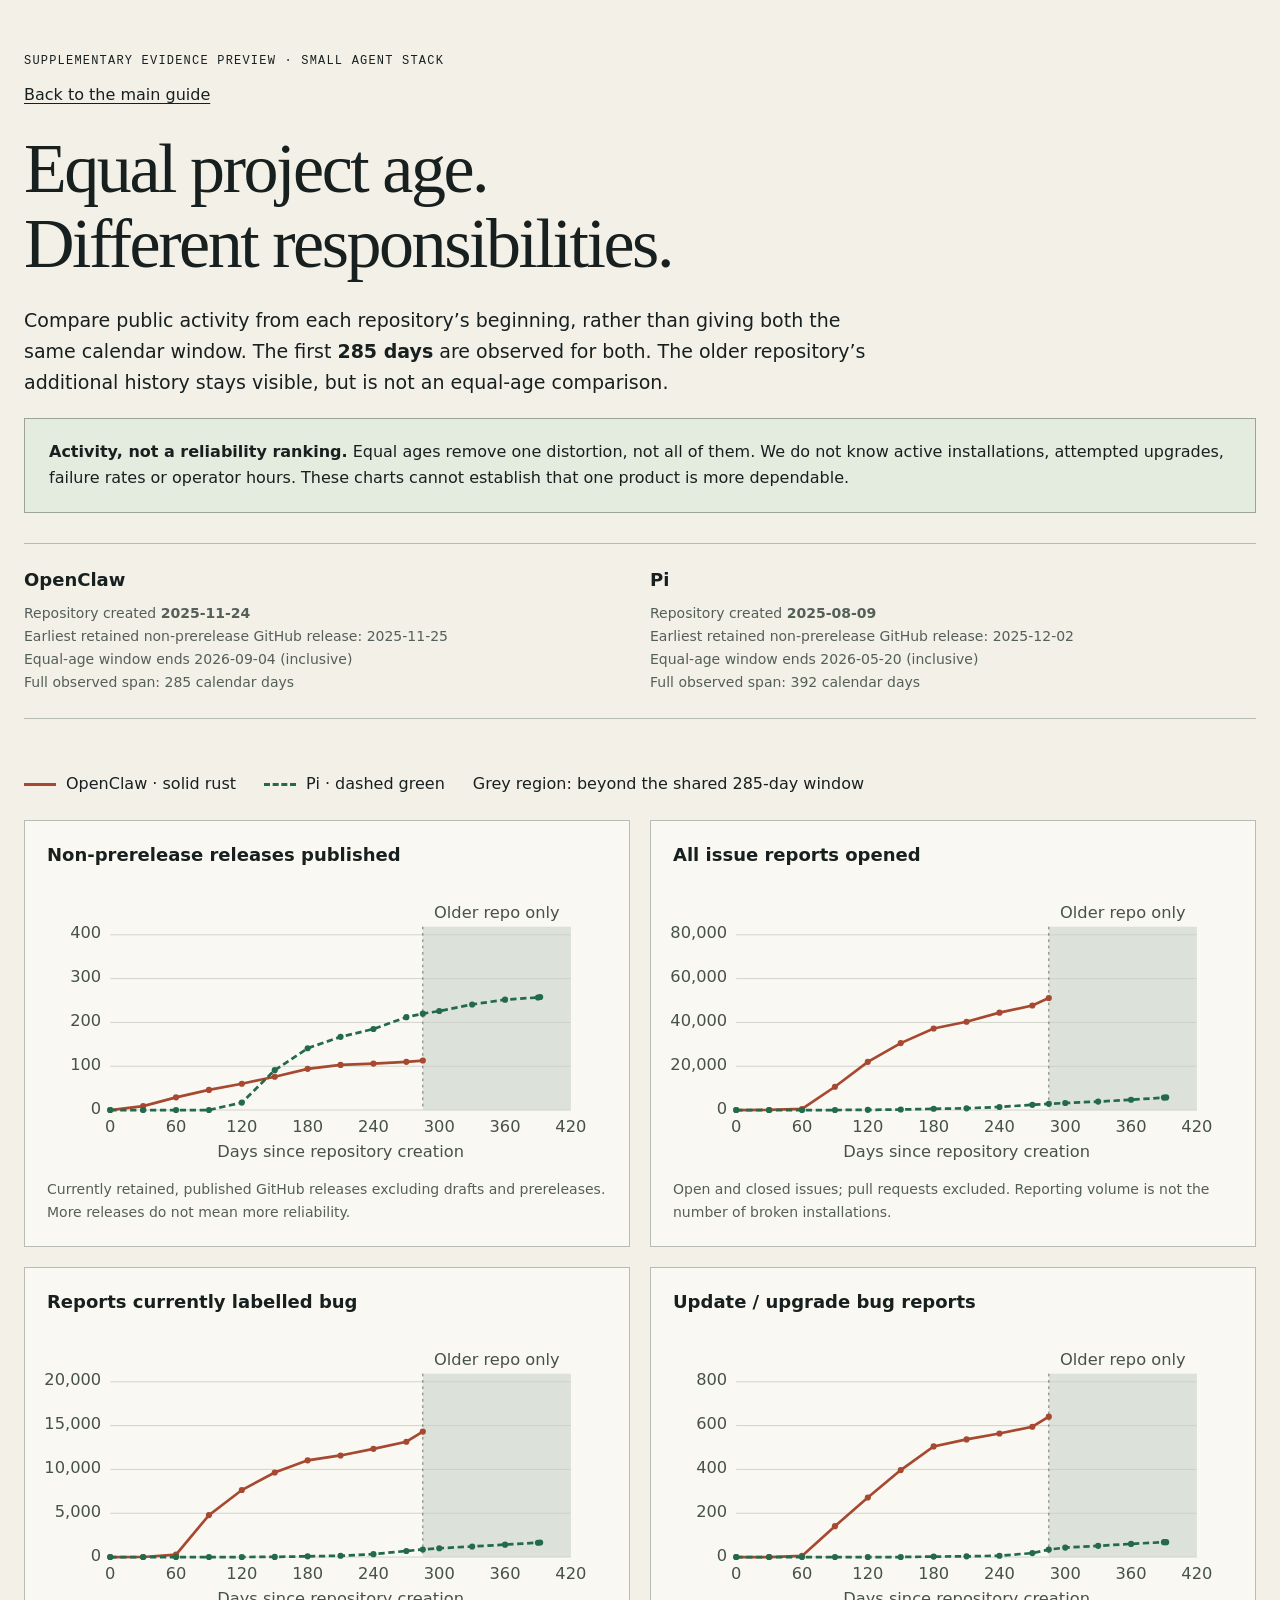
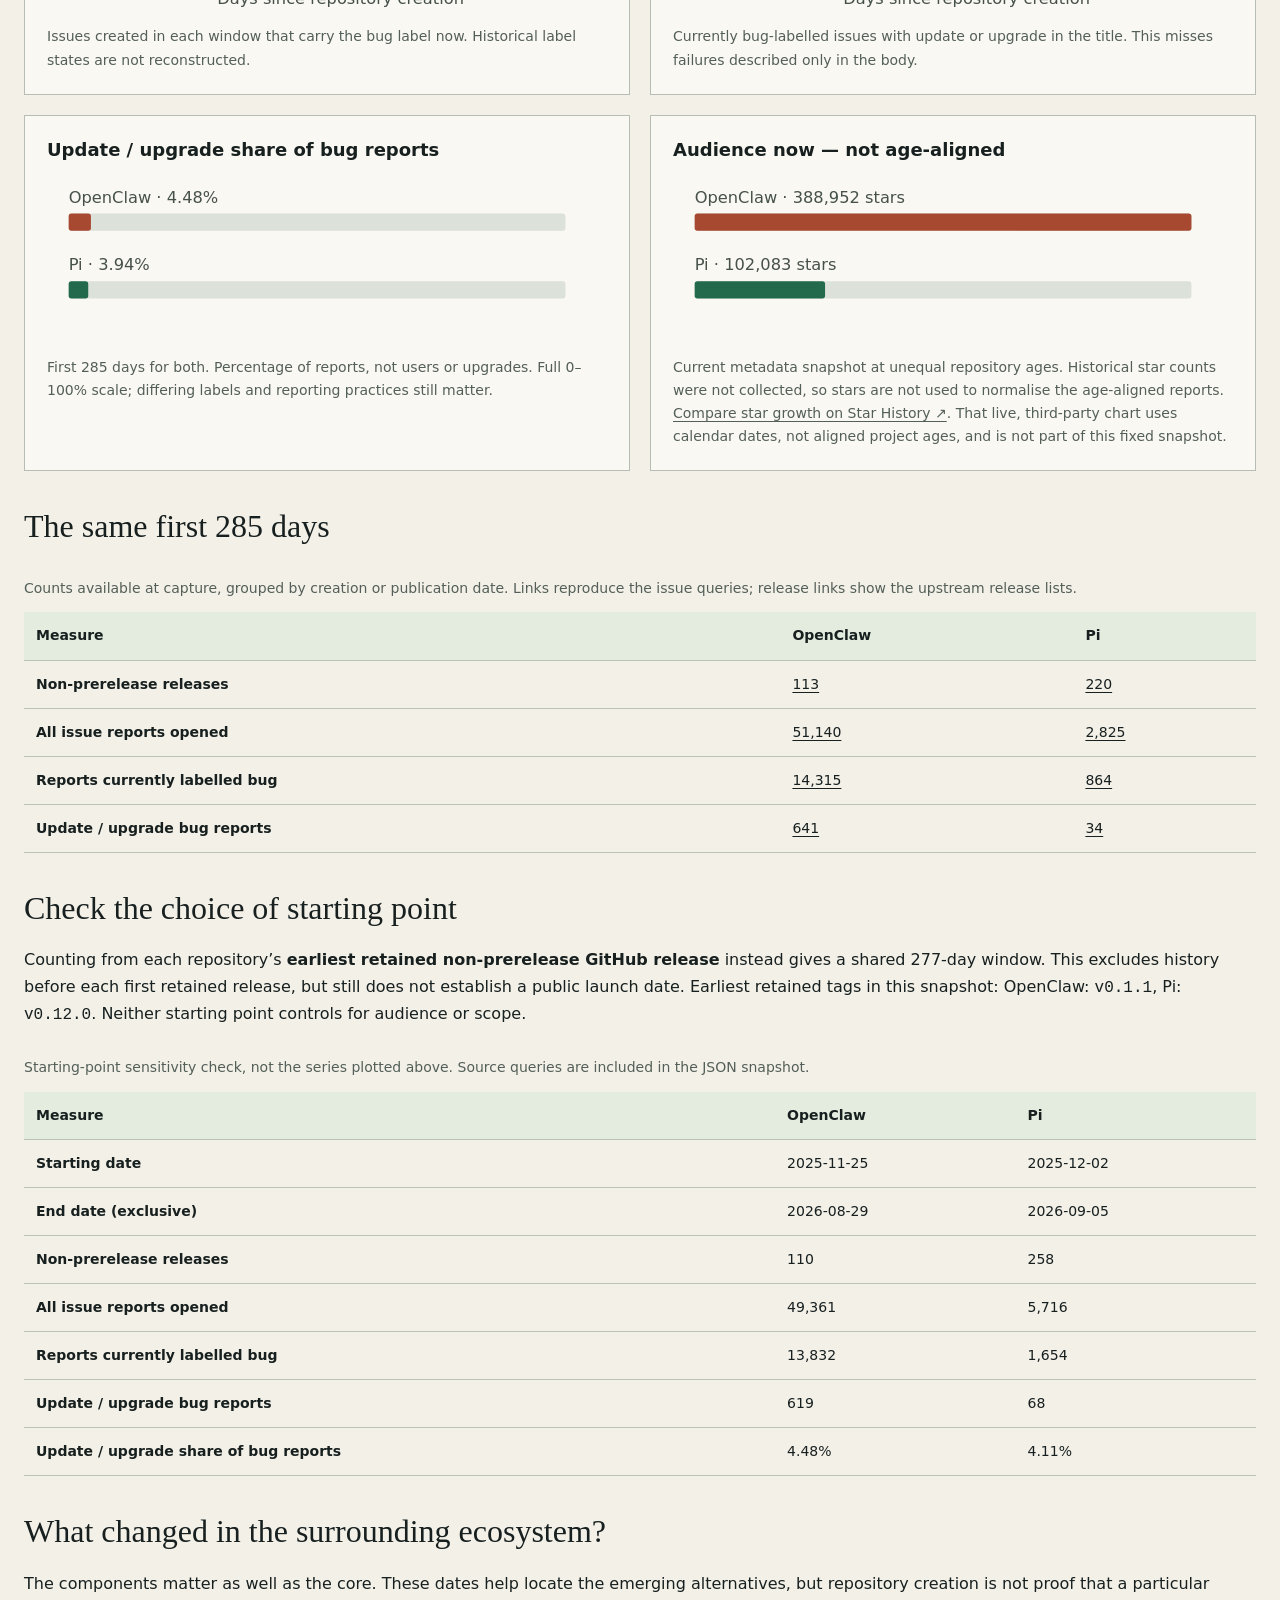
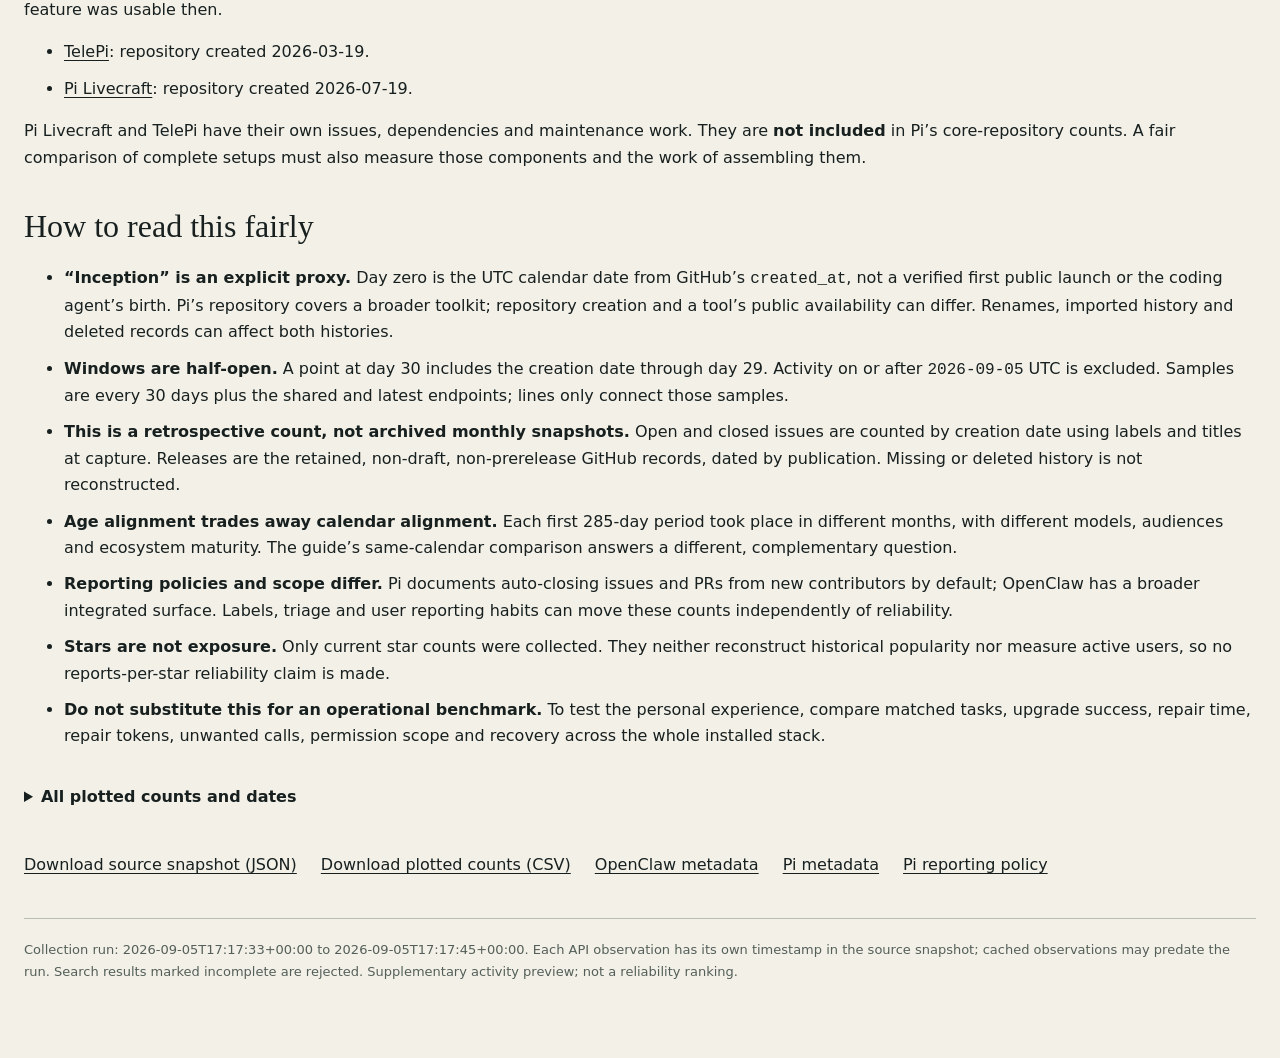
==== commit 7744e135: "Derive release-history qualifications from the snapshot" ====
--- a/drafts/evidence.html
+++ b/drafts/evidence.html
@@ -266,13 +266,13 @@
 </svg><figcaption>Current metadata snapshot at unequal repository ages. Historical star counts were not collected, so stars are not used to normalise the age-aligned reports. <a href="https://www.star-history.com/?repos=earendil-works%2Fpi%2Copenclaw%2Fopenclaw&amp;type=date&amp;legend=top-left" target="_blank" rel="noreferrer">Compare star growth on Star History ↗</a>. That live, third-party chart uses calendar dates, not aligned project ages, and is not part of this fixed snapshot.</figcaption></figure></div>
 <h2>The same first 285 days</h2>
 <div class="table-scroll" tabindex="0" role="region" aria-label="Equal-age totals"><table><caption>Counts available at capture, grouped by creation or publication date. Links reproduce the issue queries; release links show the upstream release lists.</caption><thead><tr><th scope="col">Measure</th><th scope="col">OpenClaw</th><th scope="col">Pi</th></tr></thead><tbody><tr><th scope="row">Non-prerelease releases</th><td><a href="https://github.com/openclaw/openclaw/releases">113</a></td><td><a href="https://github.com/earendil-works/pi/releases">220</a></td></tr><tr><th scope="row">All issue reports opened</th><td><a href="https://github.com/search?q=repo%3Aopenclaw%2Fopenclaw+is%3Aissue+created%3A2025-11-24..2026-09-04&amp;type=issues">51,140</a></td><td><a href="https://github.com/search?q=repo%3Aearendil-works%2Fpi+is%3Aissue+created%3A2025-08-09..2026-05-20&amp;type=issues">2,825</a></td></tr><tr><th scope="row">Reports currently labelled bug</th><td><a href="https://github.com/search?q=repo%3Aopenclaw%2Fopenclaw+is%3Aissue+label%3Abug+created%3A2025-11-24..2026-09-04&amp;type=issues">14,315</a></td><td><a href="https://github.com/search?q=repo%3Aearendil-works%2Fpi+is%3Aissue+label%3Abug+created%3A2025-08-09..2026-05-20&amp;type=issues">864</a></td></tr><tr><th scope="row">Update / upgrade bug reports</th><td><a href="https://github.com/search?q=repo%3Aopenclaw%2Fopenclaw+is%3Aissue+label%3Abug+%28update+OR+upgrade%29+in%3Atitle+created%3A2025-11-24..2026-09-04&amp;type=issues">641</a></td><td><a href="https://github.com/search?q=repo%3Aearendil-works%2Fpi+is%3Aissue+label%3Abug+%28update+OR+upgrade%29+in%3Atitle+created%3A2025-08-09..2026-05-20&amp;type=issues">34</a></td></tr></tbody></table></div>
-<h2>Check the choice of starting point</h2><p>Counting from each repository’s <strong>earliest retained non-prerelease GitHub release</strong> instead gives a shared 277-day window. This removes the early quiet repository period, but is still not a verified launch date: Pi’s first retained release is already v0.12.0. Neither starting point controls for audience or scope.</p><div class="table-scroll" tabindex="0" role="region" aria-label="Alternative starting point"><table><caption>Starting-point sensitivity check, not the series plotted above. Source queries are included in the JSON snapshot.</caption><thead><tr><th scope="col">Measure</th><th scope="col">OpenClaw</th><th scope="col">Pi</th></tr></thead><tbody><tr><th scope="row">Starting date</th><td>2025-11-25</td><td>2025-12-02</td></tr><tr><th scope="row">End date (exclusive)</th><td>2026-08-29</td><td>2026-09-05</td></tr><tr><th scope="row">Non-prerelease releases</th><td>110</td><td>258</td></tr><tr><th scope="row">All issue reports opened</th><td>49,361</td><td>5,716</td></tr><tr><th scope="row">Reports currently labelled bug</th><td>13,832</td><td>1,654</td></tr><tr><th scope="row">Update / upgrade bug reports</th><td>619</td><td>68</td></tr><tr><th scope="row">Update / upgrade share of bug reports</th><td>4.48%</td><td>4.11%</td></tr></tbody></table></div>
+<h2>Check the choice of starting point</h2><p>Counting from each repository’s <strong>earliest retained non-prerelease GitHub release</strong> instead gives a shared 277-day window. This excludes history before each first retained release, but still does not establish a public launch date. Earliest retained tags in this snapshot: OpenClaw: <code>v0.1.1</code>, Pi: <code>v0.12.0</code>. Neither starting point controls for audience or scope.</p><div class="table-scroll" tabindex="0" role="region" aria-label="Alternative starting point"><table><caption>Starting-point sensitivity check, not the series plotted above. Source queries are included in the JSON snapshot.</caption><thead><tr><th scope="col">Measure</th><th scope="col">OpenClaw</th><th scope="col">Pi</th></tr></thead><tbody><tr><th scope="row">Starting date</th><td>2025-11-25</td><td>2025-12-02</td></tr><tr><th scope="row">End date (exclusive)</th><td>2026-08-29</td><td>2026-09-05</td></tr><tr><th scope="row">Non-prerelease releases</th><td>110</td><td>258</td></tr><tr><th scope="row">All issue reports opened</th><td>49,361</td><td>5,716</td></tr><tr><th scope="row">Reports currently labelled bug</th><td>13,832</td><td>1,654</td></tr><tr><th scope="row">Update / upgrade bug reports</th><td>619</td><td>68</td></tr><tr><th scope="row">Update / upgrade share of bug reports</th><td>4.48%</td><td>4.11%</td></tr></tbody></table></div>
 <h2>What changed in the surrounding ecosystem?</h2>
 <p>The components matter as well as the core. These dates help locate the emerging alternatives, but repository creation is not proof that a particular feature was usable then.</p><ul><li><a href="https://github.com/benedict2310/TelePi">TelePi</a>: repository created 2026-03-19.</li><li><a href="https://github.com/sebastienservouze/pi-livecraft">Pi Livecraft</a>: repository created 2026-07-19.</li></ul>
 <p>Pi Livecraft and TelePi have their own issues, dependencies and maintenance work. They are <strong>not included</strong> in Pi’s core-repository counts. A fair comparison of complete setups must also measure those components and the work of assembling them.</p>
 <h2>How to read this fairly</h2>
 <ul>
-<li><strong>“Inception” is an explicit proxy.</strong> Day zero is the UTC calendar date from GitHub’s <code>created_at</code>, not a verified first public launch or the coding agent’s birth. Pi’s repository covers a broader toolkit; its early months precede the first retained GitHub release. Renames, imported history and deleted records can affect both histories.</li>
+<li><strong>“Inception” is an explicit proxy.</strong> Day zero is the UTC calendar date from GitHub’s <code>created_at</code>, not a verified first public launch or the coding agent’s birth. Pi’s repository covers a broader toolkit; repository creation and a tool’s public availability can differ. Renames, imported history and deleted records can affect both histories.</li>
 <li><strong>Windows are half-open.</strong> A point at day 30 includes the creation date through day 29. Activity on or after <code>2026-09-05</code> UTC is excluded. Samples are every 30 days plus the shared and latest endpoints; lines only connect those samples.</li>
 <li><strong>This is a retrospective count, not archived monthly snapshots.</strong> Open and closed issues are counted by creation date using labels and titles at capture. Releases are the retained, non-draft, non-prerelease GitHub records, dated by publication. Missing or deleted history is not reconstructed.</li>
 <li><strong>Age alignment trades away calendar alignment.</strong> Each first 285-day period took place in different months, with different models, audiences and ecosystem maturity. The guide’s same-calendar comparison answers a different, complementary question.</li>
